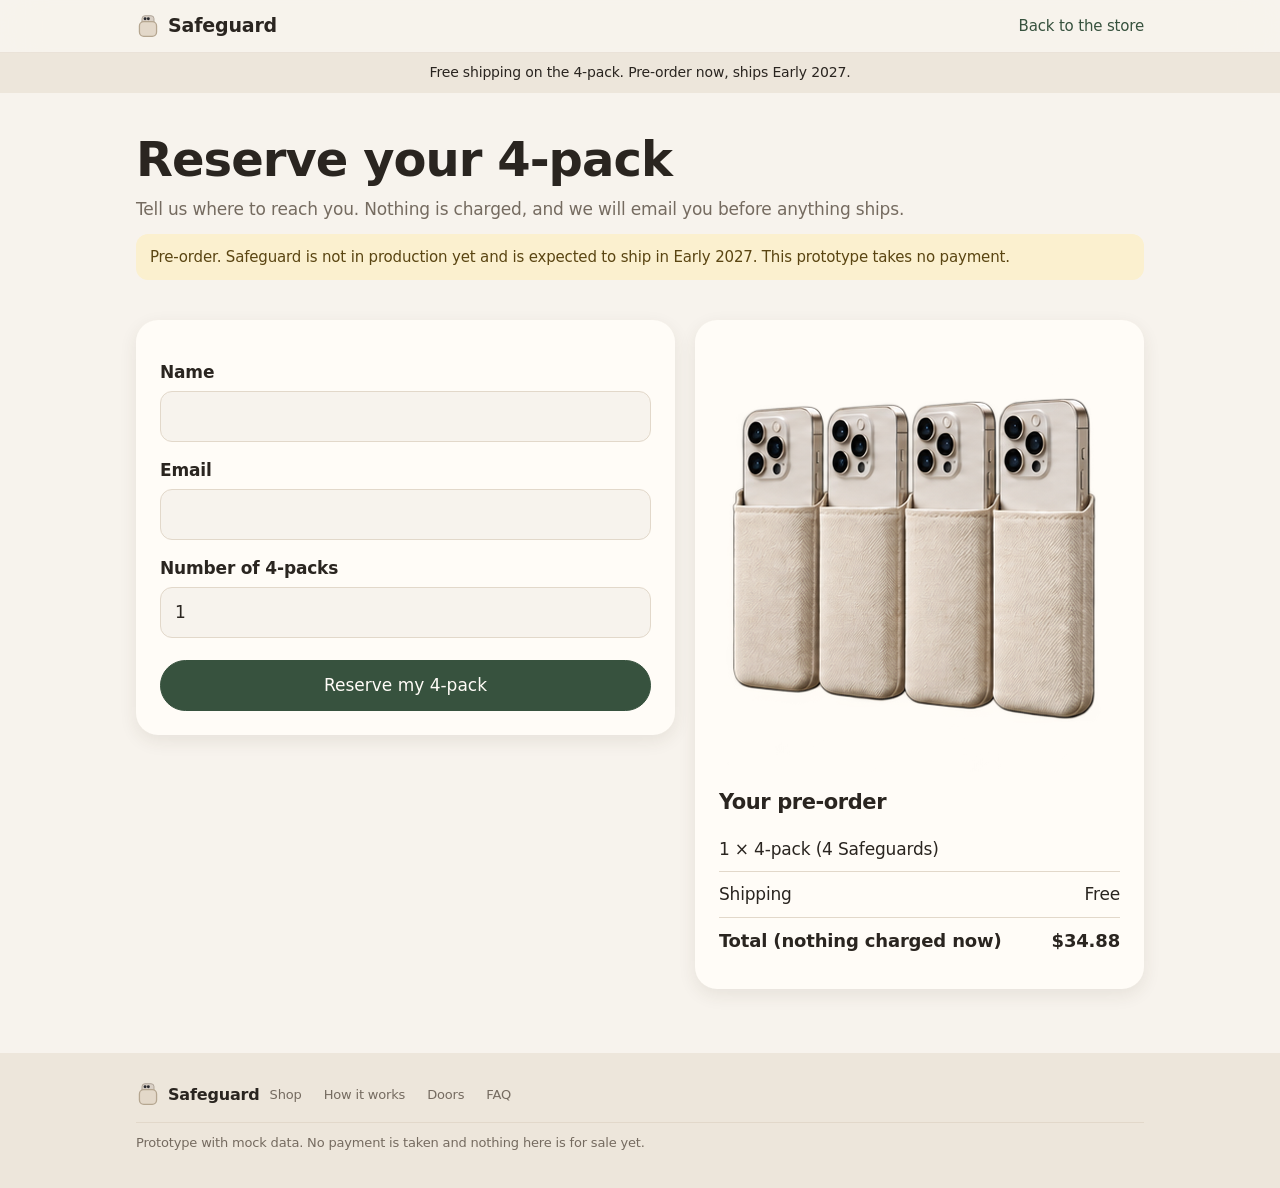
==== site/checkout.html @ cb2ba5cc "Add Safeguard storefront prototype Static pre-order site, mock data and data and claims checks.  Co-" ====
<!doctype html>
<html lang="en">
<head>
  <meta charset="utf-8">
  <meta name="viewport" content="width=device-width, initial-scale=1">
  <title>Safeguard Pre-order</title>
  <link rel="stylesheet" href="css/styles.css">
</head>
<body data-page="checkout">
  <main class="wrap">
    <div class="page-head">
      <h1 data-copy="preorder.checkoutTitle"></h1>
      <p class="muted" data-copy="preorder.checkoutSub"></p>
      <p class="notice" data-copy="preorder.notice"></p>
    </div>

    <div class="two">
      <form id="preorder-form" class="card" novalidate>
        <label for="name">Name</label>
        <input id="name" name="name" type="text" autocomplete="name" required>
        <label for="email">Email</label>
        <input id="email" name="email" type="email" autocomplete="email" required>
        <label for="qty">Number of 4-packs</label>
        <input id="qty" name="qty" type="number" min="1" max="10" value="1" inputmode="numeric" required>
        <button class="button" type="submit" data-copy="preorder.submit"></button>
      </form>

      <div class="card">
        <figure><img src="img/pack.png" alt="Four cream canvas sleeves side by side, each showing only the top of a phone" width="390" height="428"></figure>
        <h3 data-copy="preorder.orderTitle"></h3>
        <div class="summary"><span id="units"></span></div>
        <div class="summary"><span>Shipping</span><span>Free</span></div>
        <div class="summary"><span>Total (nothing charged now)</span><span id="total"></span></div>
      </div>
    </div>
  </main>

  <script type="module">
    import './js/chrome.js';
    import './js/checkout.js';
  </script>
</body>
</html>
---- site/css/styles.css ----
:root {
  --bg: #f7f3ed;
  --bg-alt: #ede6db;
  --surface: #fffcf7;
  --text: #2a2520;
  --muted: #756b60;
  --line: #e2d8ca;
  --accent: #37523e;
  --accent-hover: #2a4030;
  --accent-text: #fffcf7;
  --accent-soft: #e4ebe2;
  --link: #37523e;
  --canvas: #ccbdae;
  --gold: #fbda84;
  --feature-a: #ece4d7;
  --feature-b: #f8ecc9;
  --warn-bg: #fbf0cf;
  --warn-text: #5a4512;
  --header: rgba(247, 243, 237, 0.82);
  --shadow: 0 6px 18px rgba(70, 52, 30, 0.09);
  --shadow-hover: 0 10px 26px rgba(70, 52, 30, 0.16);
  --radius: 22px;
  --sans: -apple-system, BlinkMacSystemFont, "SF Pro Text", "Helvetica Neue", system-ui, "Segoe UI", sans-serif;
  --round: ui-rounded, "SF Pro Rounded", "Nunito", "Varela Round", "Arial Rounded MT Bold", var(--sans);
}

@media (prefers-color-scheme: dark) {
  :root:not([data-theme="light"]) {
    --bg: #14110e;
    --bg-alt: #1f1b16;
    --surface: #231e19;
    --text: #f4eee5;
    --muted: #b3a898;
    --line: #3f372e;
    --accent: #a9c7b0;
    --accent-hover: #c2dcc8;
    --accent-text: #14211a;
    --accent-soft: #24302a;
    --link: #a9c7b0;
    --canvas: #8c7f71;
    --gold: #f2cf73;
    --feature-a: #2a241d;
    --feature-b: #322a19;
    --warn-bg: #3a3118;
    --warn-text: #f3e2b0;
    --header: rgba(20, 17, 14, 0.82);
    --shadow: 0 6px 18px rgba(0, 0, 0, 0.45);
    --shadow-hover: 0 10px 26px rgba(0, 0, 0, 0.6);
  }
}

:root[data-theme="dark"] {
  --bg: #14110e;
  --bg-alt: #1f1b16;
  --surface: #231e19;
  --text: #f4eee5;
  --muted: #b3a898;
  --line: #3f372e;
  --accent: #a9c7b0;
  --accent-hover: #c2dcc8;
  --accent-text: #14211a;
  --accent-soft: #24302a;
  --link: #a9c7b0;
  --canvas: #8c7f71;
  --gold: #f2cf73;
  --feature-a: #2a241d;
  --feature-b: #322a19;
  --warn-bg: #3a3118;
  --warn-text: #f3e2b0;
  --header: rgba(20, 17, 14, 0.82);
  --shadow: 0 6px 18px rgba(0, 0, 0, 0.45);
  --shadow-hover: 0 10px 26px rgba(0, 0, 0, 0.6);
}

* { box-sizing: border-box; }
html { scroll-behavior: smooth; scroll-padding-top: 110px; }
@media (prefers-reduced-motion: reduce) { html { scroll-behavior: auto; } }

body {
  margin: 0;
  background: var(--bg);
  color: var(--text);
  font: 17px/1.47 var(--sans);
  letter-spacing: -0.01em;
  -webkit-font-smoothing: antialiased;
}

img, svg { max-width: 100%; height: auto; }
a { color: inherit; }
.wrap { max-width: 1040px; margin: 0 auto; padding: 0 16px; }
.muted { color: var(--muted); }
p { margin: 0 0 12px; }

h1, h2, h3 { font-family: var(--round); font-weight: 600; line-height: 1.1; letter-spacing: -0.02em; margin: 0 0 12px; }
h1 { font-size: clamp(32px, 6vw, 48px); }
h2 { font-size: clamp(24px, 4vw, 28px); }
h3 { font-size: 21px; }

/* Two-tone heading: bold lead, gray follow-on */
.duo b { font-weight: 600; color: var(--text); }
.duo span { color: var(--muted); }

/* Header */
header.site {
  position: sticky; top: 0; z-index: 10;
  background: var(--header);
  backdrop-filter: saturate(180%) blur(20px);
  -webkit-backdrop-filter: saturate(180%) blur(20px);
  border-bottom: 1px solid color-mix(in srgb, var(--line) 60%, transparent);
}
.bar { display: flex; align-items: center; justify-content: space-between; gap: 0 16px; flex-wrap: wrap; min-height: 52px; padding-top: 4px; padding-bottom: 4px; }
.brand { display: inline-flex; align-items: center; gap: 8px; font-family: var(--round); font-size: 19px; font-weight: 600; text-decoration: none; }
.logo { width: 24px; height: 24px; }
.bar nav { order: 3; width: 100%; display: flex; gap: 2px; overflow-x: auto; margin: 0 -10px; }
.bar nav a, .foot nav a {
  text-decoration: none; color: var(--muted); font-size: 14px;
  padding: 8px 10px; white-space: nowrap;
}
.bar nav a:hover, .foot nav a:hover, .bar nav a[aria-current="page"] { color: var(--text); }
.back { color: var(--link); text-decoration: none; font-size: 15px; }
.back:hover { text-decoration: underline; }

@media (min-width: 760px) {
  .bar nav { order: 0; width: auto; margin: 0; gap: 8px; }
}

/* Promo bar */
.announce { background: var(--bg-alt); color: var(--text); font-size: 14px; text-align: center; padding: 10px 0; line-height: 1.4; }

/* Links with a chevron */
.more { color: var(--link); text-decoration: none; }
.more::after { content: " \203A"; }
a.more:hover, a:hover > .more, a:hover .more { text-decoration: underline; }
.link { color: var(--link); }

/* Buttons */
.button {
  display: inline-flex; align-items: center; justify-content: center; gap: 6px;
  background: var(--accent); color: var(--accent-text);
  border: 1px solid var(--accent); border-radius: 980px; padding: 12px 24px;
  font: inherit; font-weight: 400; text-decoration: none; cursor: pointer; min-height: 48px;
  transition: background 0.15s;
}
.button:hover { background: var(--accent-hover); border-color: var(--accent-hover); }
.button:focus-visible, a:focus-visible, input:focus-visible, summary:focus-visible, button:focus-visible { outline: 3px solid var(--accent); outline-offset: 3px; }
.button.small { padding: 6px 16px; min-height: 34px; font-size: 14px; }
.button.ghost { background: transparent; color: var(--link); border-color: var(--link); }
.button.ghost:hover { background: var(--accent-soft); }
.button[disabled] { opacity: 0.5; cursor: not-allowed; }

.notice { background: var(--warn-bg); color: var(--warn-text); border-radius: 12px; padding: 12px 14px; font-size: 15px; }

/* Store head */
.store-head { display: grid; gap: 20px; padding-top: 40px; padding-bottom: 8px; }
.store-head h1 { max-width: 15em; margin: 0; }
.help { list-style: none; padding: 0; margin: 0; display: grid; gap: 14px; font-size: 14px; line-height: 1.4; }
.help li { display: flex; gap: 10px; align-items: center; }
.help img { width: 32px; height: 32px; object-fit: contain; flex: none; }
.help p { margin: 0; }
.help b { font-weight: 600; }

/* Category row: the reference strip. Every render is 428px tall, so one height keeps them in scale. */
.cats {
  display: flex; align-items: end; gap: 20px; overflow-x: auto; scrollbar-width: none;
  max-width: 1040px; margin: 0 auto; padding: 28px 16px 20px;
}
.cats::-webkit-scrollbar { display: none; }
.cats a {
  flex: none; display: grid; justify-items: center; gap: 6px; text-align: center; text-decoration: none;
  font-family: var(--round); font-size: 15px; font-weight: 500; color: var(--text); padding: 4px 0;
}
.cats img { height: clamp(132px, 18vw, 190px); width: auto; max-width: none; transition: transform 0.2s; }
.cats a:hover img { transform: translateY(-4px); }
.cats a:hover span { color: var(--link); }

/* Shelves: horizontal card rows that bleed to the right edge */
.shelf-block { padding-top: 40px; }
.shelf-block > h2 { margin-bottom: 0; }
.shelf {
  --edge: max(16px, calc((100% - 1040px) / 2 + 16px));
  display: flex; gap: 20px; overflow-x: auto; scroll-snap-type: x mandatory; scroll-padding-inline: var(--edge);
  list-style: none; margin: 0; padding: 20px var(--edge) 36px;
  scrollbar-width: none;
}
.shelf::-webkit-scrollbar { display: none; }
.shelf::after { content: ""; flex: 0 0 1px; }
.shelf > * { scroll-snap-align: start; flex: none; }

.promo {
  position: relative; display: flex; flex-direction: column; justify-content: space-between; gap: 16px;
  width: min(80vw, 400px); min-height: 460px; padding: 28px 28px 24px;
  background: var(--surface); border-radius: var(--radius); box-shadow: var(--shadow);
  text-decoration: none; overflow: hidden; transition: box-shadow 0.3s, transform 0.3s;
}
.promo:hover { box-shadow: var(--shadow-hover); transform: scale(1.01); }
.promo h3 { font-size: clamp(24px, 4vw, 28px); margin-bottom: 8px; }
.promo p { margin: 0; font-size: 16px; color: var(--text); }
.promo > img { align-self: center; max-height: 240px; width: auto; max-width: 100%; }
.promo.featured { background: linear-gradient(160deg, var(--feature-a), var(--feature-b)); }
.promo.wide { width: min(86vw, 480px); min-height: 380px; }
.promo.bedroom { background: linear-gradient(160deg, var(--feature-a), var(--surface) 70%); }
.promo.bathroom { background: linear-gradient(160deg, var(--feature-b), var(--surface) 70%); }
.promo.wide h3 { max-width: 14em; }
.promo .more { margin-top: 12px; }
.eyebrow { font-size: 12px !important; font-weight: 600; letter-spacing: 0.02em; text-transform: uppercase; color: var(--muted) !important; margin-bottom: 8px !important; }
.footnote { font-size: 13px; color: var(--muted); margin: -12px auto 0; }

.tip {
  width: min(72vw, 300px); padding: 28px; border-radius: var(--radius);
  background: var(--surface); box-shadow: var(--shadow);
}
.tip p { margin: 0; font-size: 17px; line-height: 1.4; color: var(--muted); }
.tip p b { color: var(--text); font-weight: 600; }
.glyph { width: 36px; height: 36px; color: var(--accent); display: block; margin-bottom: 18px; }

.steps { counter-reset: step; }
.steps .tip { counter-increment: step; }
.steps .tip::before {
  content: counter(step); display: block; margin-bottom: 18px;
  font-family: var(--round); font-size: 40px; font-weight: 600; line-height: 1; color: var(--accent);
}
.steps h3 { margin-bottom: 6px; }

/* Sections */
section.block { padding: 48px 0 8px; }
.section-head { max-width: 38em; margin-bottom: 24px; }
.section-head p { color: var(--muted); font-size: 18px; }

/* Hero (Amazon preview) */
.hero { display: grid; gap: 24px; padding: 40px 0 48px; align-items: center; }
.hero figure { margin: 0; justify-self: center; width: min(320px, 78%); }

/* Lists of details */
.details { list-style: none; padding: 0; margin: 16px 0 0; display: grid; gap: 12px; }
.details li { position: relative; padding-left: 28px; }
.details li::before {
  content: ""; position: absolute; left: 0; top: 6px; width: 14px; height: 14px; border-radius: 50%;
  background: var(--accent-soft); border: 2px solid var(--accent);
}

/* Cards and prices */
.card { background: var(--surface); border-radius: var(--radius); padding: 24px; box-shadow: var(--shadow); }
.card figure { margin: 0 0 12px; }
.price { font-family: var(--round); font-size: 40px; font-weight: 600; letter-spacing: -0.02em; line-height: 1; margin: 6px 0 4px; }
.price-sub { color: var(--muted); margin-bottom: 14px; }

/* FAQ */
.faq { display: grid; max-width: 760px; margin-top: 20px; background: var(--surface); border-radius: var(--radius); box-shadow: var(--shadow); padding: 4px 24px; }
.faq details { border-bottom: 1px solid var(--line); }
.faq details:last-child { border-bottom: 0; }
.faq summary { cursor: pointer; font-weight: 600; padding: 18px 0; list-style: none; display: flex; justify-content: space-between; gap: 12px; }
.faq summary::-webkit-details-marker { display: none; }
.faq summary::after { content: "+"; font-size: 22px; line-height: 1; font-weight: 400; color: var(--muted); }
.faq details[open] summary::after { content: "\2212"; }
.faq details p { color: var(--muted); padding-bottom: 16px; margin: 0; }

/* Door table */
table { width: 100%; border-collapse: collapse; background: var(--surface); border-radius: var(--radius); overflow: hidden; box-shadow: var(--shadow); }
th, td { text-align: left; padding: 14px 16px; border-bottom: 1px solid var(--line); vertical-align: top; }
th { font-size: 13px; color: var(--muted); font-weight: 600; }
tr:last-child td { border-bottom: 0; }
.tag { display: inline-block; font-size: 14px; padding: 3px 12px; border-radius: 980px; background: var(--accent-soft); }
.tag.off { background: var(--bg-alt); color: var(--muted); }

/* Forms and summary */
.page-head { padding: 40px 0 8px; }
.two { display: grid; gap: 20px; margin-top: 20px; }
form label { display: block; font-weight: 600; margin: 16px 0 6px; }
form input {
  width: 100%; font: inherit; padding: 12px 14px; border-radius: 12px;
  border: 1px solid var(--line); background: var(--bg); color: var(--text); min-height: 50px;
}
form .button { margin-top: 22px; width: 100%; }
.summary { display: flex; justify-content: space-between; gap: 12px; padding: 10px 0; border-bottom: 1px solid var(--line); }
.summary:last-child { border-bottom: 0; font-weight: 600; font-size: 18px; }

/* Footer */
footer.site { margin-top: 64px; padding: 24px 0 36px; background: var(--bg-alt); color: var(--muted); font-size: 13px; }
.foot { display: grid; gap: 10px; }
.foot .brand { font-size: 16px; color: var(--text); }
.foot nav { display: flex; flex-wrap: wrap; gap: 2px; margin-left: -10px; }
.foot nav a { font-size: 13px; }
.foot p { font-size: 13px; margin: 0; padding-top: 10px; border-top: 1px solid var(--line); }

.load-error { margin: 0; padding: 12px 16px; background: var(--warn-bg); color: var(--warn-text); }
.mock-banner { text-align: center; margin: 0; padding: 10px 16px; background: var(--warn-bg); color: var(--warn-text); font-size: 15px; }

/* Product page */
.tile { position: relative; display: grid; place-items: center; aspect-ratio: 1 / 1; background: radial-gradient(circle at 50% 42%, var(--surface), var(--bg-alt)); border-radius: var(--radius); padding: 10%; overflow: hidden; }
.tile img { max-height: 100%; width: auto; max-width: 100%; }

.crumbs { padding: 18px 0 6px; font-size: 13px; color: var(--muted); }
.crumbs a { color: var(--muted); text-decoration: none; }
.crumbs a:hover { color: var(--text); text-decoration: underline; }

.pdp { display: grid; gap: 28px; padding: 12px 0 8px; }
.thumbs { display: grid; grid-template-columns: repeat(3, 1fr); gap: 10px; margin-top: 10px; }
.thumb {
  display: grid; gap: 6px; justify-items: center; align-content: start; padding: 8px;
  background: var(--surface); border: 2px solid transparent; border-radius: 12px; cursor: pointer;
  font: inherit; font-size: 13px; color: var(--muted);
}
.thumb img { height: 72px; width: auto; max-width: 100%; }
.thumb[aria-pressed="true"] { border-color: var(--accent); color: var(--text); }

.buybox h1 { font-size: clamp(28px, 5vw, 40px); }
.qty-label { display: block; font-weight: 600; margin: 8px 0 6px; }
.stepper { display: inline-flex; border: 1px solid var(--line); border-radius: 980px; overflow: hidden; margin-bottom: 16px; background: var(--surface); }
.stepper button { width: 48px; border: 0; background: transparent; color: var(--text); font-size: 22px; cursor: pointer; }
.stepper button:hover { background: var(--accent-soft); }
.stepper input { width: 56px; border: 0; text-align: center; font: inherit; font-weight: 600; background: transparent; color: var(--text); min-height: 48px; -moz-appearance: textfield; }
.stepper input::-webkit-outer-spin-button, .stepper input::-webkit-inner-spin-button { -webkit-appearance: none; margin: 0; }
.button.wide { display: flex; width: 100%; margin-bottom: 14px; }
.perks { list-style: none; padding: 0; margin: 16px 0; display: grid; gap: 6px; font-size: 15px; }
.perks li::before { content: "\2713"; color: var(--accent); font-weight: 700; margin-right: 10px; }
.single-line { color: var(--muted); font-size: 15px; padding: 12px 0; border-top: 1px solid var(--line); border-bottom: 1px solid var(--line); }

.acc { margin-top: 8px; }
.acc details { border-bottom: 1px solid var(--line); }
.acc summary { cursor: pointer; font-weight: 600; padding: 16px 0; list-style: none; display: flex; justify-content: space-between; gap: 12px; }
.acc summary::-webkit-details-marker { display: none; }
.acc summary::after { content: "+"; font-size: 22px; line-height: 1; font-weight: 400; color: var(--muted); }
.acc details[open] summary::after { content: "\2212"; }
.acc details > p, .acc details > ul { margin-bottom: 16px; }
.acc details > p { color: var(--muted); }

@media (min-width: 760px) {
  .store-head { grid-template-columns: 1fr auto; align-items: end; padding-top: 64px; }
  .cats { justify-content: space-between; gap: 12px; padding-top: 40px; }
  .shelf-block { padding-top: 56px; }
  .hero { grid-template-columns: 1.15fr 1fr; padding: 64px 0 72px; }
  .two { grid-template-columns: 1.2fr 1fr; align-items: start; }
  .foot { grid-template-columns: auto 1fr; align-items: center; }
  .foot p { grid-column: 1 / -1; }
  .pdp { grid-template-columns: 1.1fr 1fr; gap: 48px; align-items: start; }
  .gallery { position: sticky; top: 110px; }
}
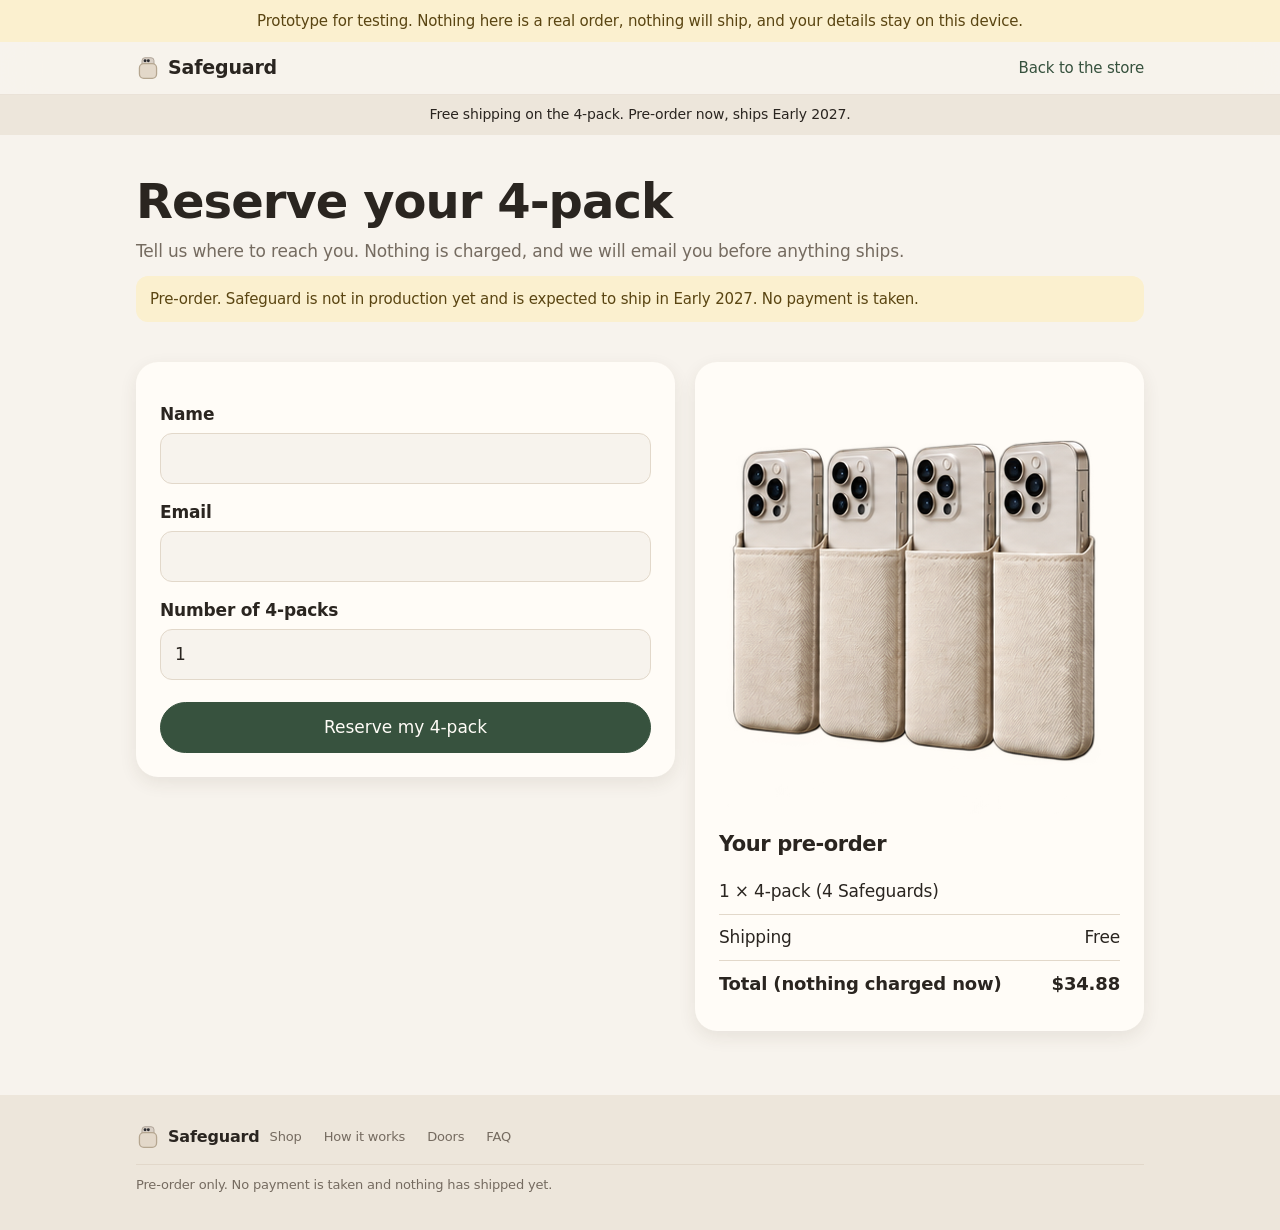
==== commit c635a531: "Prepare prototype for GitHub Pages testing Add the optional Google Sheet pre-order flow, off until a" ====
--- a/site/checkout.html
+++ b/site/checkout.html
@@ -22,7 +22,13 @@
         <input id="email" name="email" type="email" autocomplete="email" required>
         <label for="qty">Number of 4-packs</label>
         <input id="qty" name="qty" type="number" min="1" max="10" value="1" inputmode="numeric" required>
+        <div class="hp" aria-hidden="true">
+          <label for="website">Leave this empty</label>
+          <input id="website" name="website" type="text" tabindex="-1" autocomplete="off">
+        </div>
         <button class="button" type="submit" data-copy="preorder.submit"></button>
+        <p class="notice" id="send-error" role="alert" data-copy="preorder.sendError" hidden style="margin-top:16px"></p>
+        <p class="muted" id="privacy" hidden style="margin-top:16px;font-size:14px"></p>
       </form>
 
       <div class="card">
--- a/site/css/styles.css
+++ b/site/css/styles.css
@@ -283,6 +283,7 @@
 .foot p { font-size: 13px; margin: 0; padding-top: 10px; border-top: 1px solid var(--line); }
 
 .load-error { margin: 0; padding: 12px 16px; background: var(--warn-bg); color: var(--warn-text); }
+.hp { position: absolute; width: 1px; height: 1px; overflow: hidden; clip-path: inset(50%); }
 .mock-banner { text-align: center; margin: 0; padding: 10px 16px; background: var(--warn-bg); color: var(--warn-text); font-size: 15px; }
 
 /* Product page */
